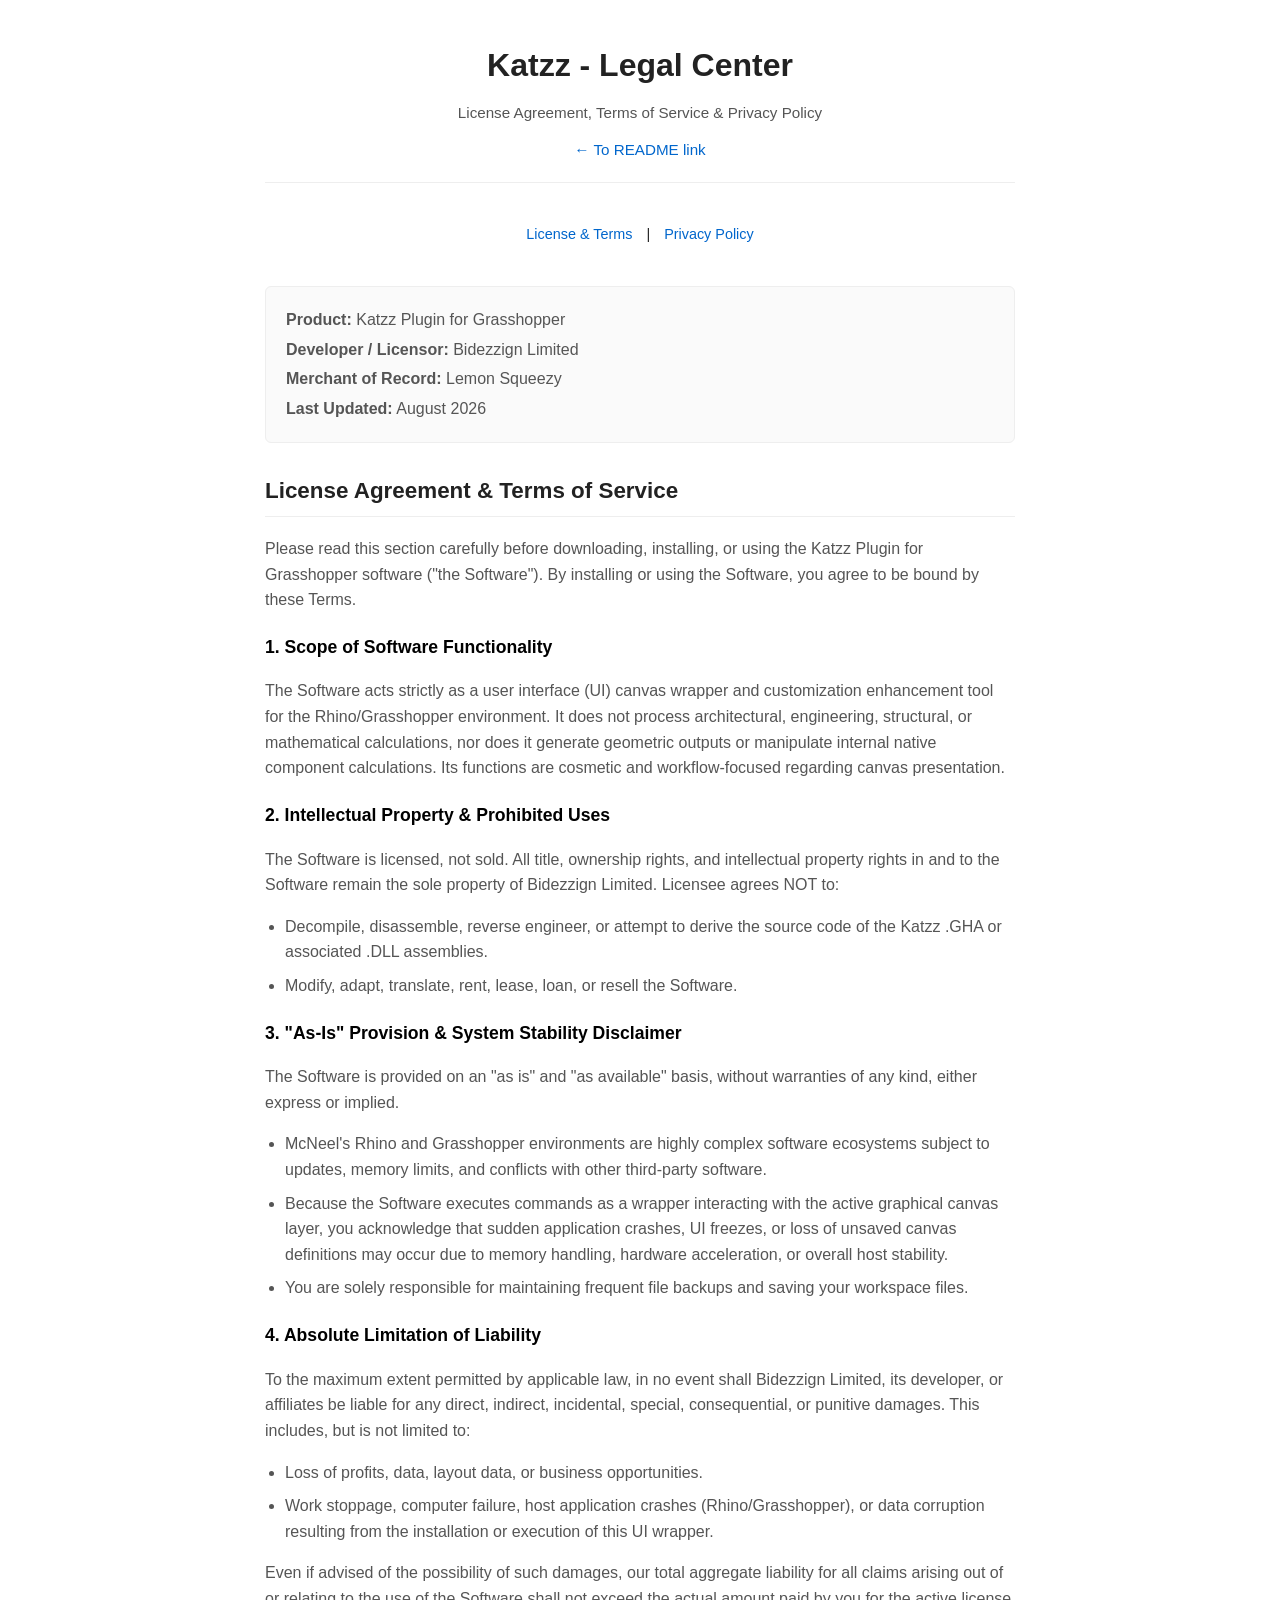
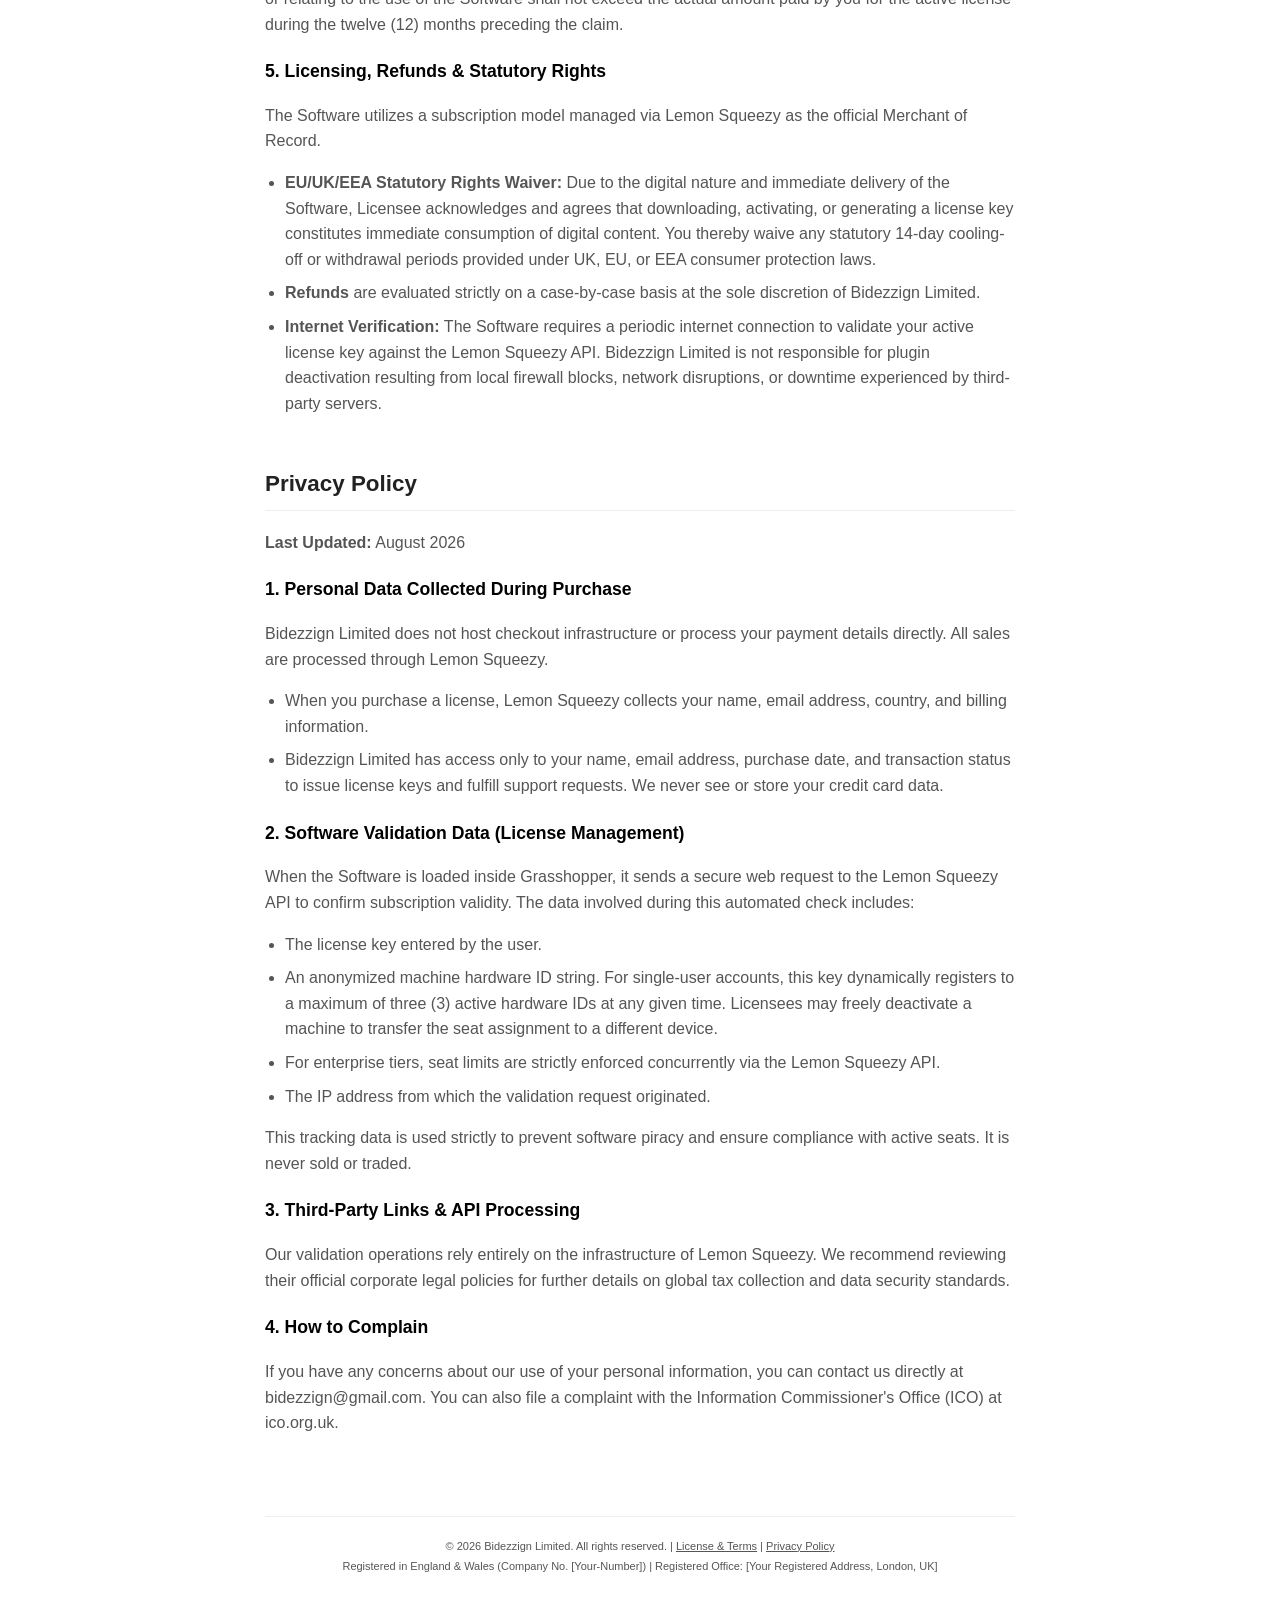
==== index.html @ 006f3d9b "Added LICENSE.txt" ====
<!DOCTYPE html>
<html lang="en">

<head>
    <meta charset="UTF-8">
    <meta name="viewport" content="width=device-width, initial-scale=1.0">
    <title>Katzz Legal Center</title>
    <style>
        :root {
            --bg-color: #ffffff;
            --text-main: #222222;
            --text-muted: #555555;
            --accent: #0066cc;
            --border: #eeeeee;
        }

        body {
            font-family: -apple-system, BlinkMacSystemFont, "Segoe UI", Roboto, Helvetica, Arial, sans-serif;
            color: var(--text-main);
            background-color: var(--bg-color);
            line-height: 1.6;
            margin: 0;
            padding: 0;
        }

        .container {
            max-width: 750px;
            margin: 0 auto;
            padding: 40px 20px;
        }

        header {
            border-bottom: 1px solid var(--border);
            padding-bottom: 20px;
            margin-bottom: 40px;
            text-align: center;
        }

        header h1 {
            margin: 0 0 10px 0;
            font-size: 2rem;
        }

        header p.subtitle {
            margin: 0;
            color: var(--text-muted);
            font-size: 0.95rem;
        }

        .back-link {
            display: inline-block;
            margin-top: 12px;
            color: var(--accent);
            text-decoration: none;
            font-size: 0.95rem;
        }

        .back-link:hover {
            text-decoration: underline;
        }

        nav.jump-links {
            text-align: center;
            margin-bottom: 40px;
            font-size: 0.9rem;
        }

        nav.jump-links a {
            color: var(--accent);
            text-decoration: none;
            margin: 0 10px;
        }

        nav.jump-links a:hover {
            text-decoration: underline;
        }

        section {
            margin-bottom: 50px;
        }

        h2 {
            font-size: 1.4rem;
            color: var(--text-main);
            border-bottom: 1px solid var(--border);
            padding-bottom: 8px;
            margin-top: 30px;
        }

        h3 {
            font-size: 1.1rem;
            margin-top: 20px;
            color: #000;
        }

        p,
        li {
            color: var(--text-muted);
            font-size: 1rem;
        }

        ul {
            padding-left: 20px;
        }

        li {
            margin-bottom: 8px;
        }

        .meta-box {
            background: #fafafa;
            border: 1px solid var(--border);
            border-radius: 6px;
            padding: 16px 20px;
            margin-bottom: 20px;
            font-size: 0.95rem;
        }

        .meta-box p {
            margin: 4px 0;
        }

        footer {
            margin-top: 80px;
            border-top: 1px solid var(--border);
            padding-top: 20px;
            text-align: center;
            font-size: 11px;
            color: var(--text-muted);
            line-height: 1.8;
        }

        footer a {
            color: var(--text-muted);
            text-decoration: underline;
        }
    </style>
</head>

<body>

    <div class="container">
        <header>
            <h1>Katzz - Legal Center</h1>
            <p class="subtitle">License Agreement, Terms of Service &amp; Privacy Policy</p>
            <a href="https://github.com/zulzdesign/Katzz-Documentation/blob/main/README.md" class="back-link">← To
                README link</a>
        </header>

        <nav class="jump-links">
            <a href="#license-terms">License &amp; Terms</a> |
            <a href="#privacy">Privacy Policy</a>
        </nav>

        <div class="meta-box">
            <p><strong>Product:</strong> Katzz Plugin for Grasshopper</p>
            <p><strong>Developer / Licensor:</strong> Bidezzign Limited</p>
            <p><strong>Merchant of Record:</strong> Lemon Squeezy</p>
            <p><strong>Last Updated:</strong> August 2026</p>
        </div>

        <!-- ================= LICENSE & TERMS OF SERVICE ================= -->
        <section id="license-terms">
            <h2>License Agreement &amp; Terms of Service</h2>
            <p>Please read this section carefully before downloading, installing, or using the Katzz Plugin for
                Grasshopper software ("the Software"). By installing or using the Software, you agree to be bound by
                these Terms.</p>

            <h3>1. Scope of Software Functionality</h3>
            <p>The Software acts strictly as a user interface (UI) canvas wrapper and customization enhancement tool
                for the Rhino/Grasshopper environment. It does not process architectural, engineering, structural, or
                mathematical calculations, nor does it generate geometric outputs or manipulate internal native
                component calculations. Its functions are cosmetic and workflow-focused regarding canvas
                presentation.</p>

            <h3>2. Intellectual Property &amp; Prohibited Uses</h3>
            <p>The Software is licensed, not sold. All title, ownership rights, and intellectual property rights in
                and to the Software remain the sole property of Bidezzign Limited. Licensee agrees NOT to:</p>
            <ul>
                <li>Decompile, disassemble, reverse engineer, or attempt to derive the source code of the Katzz .GHA
                    or associated .DLL assemblies.</li>
                <li>Modify, adapt, translate, rent, lease, loan, or resell the Software.</li>
            </ul>

            <h3>3. "As-Is" Provision &amp; System Stability Disclaimer</h3>
            <p>The Software is provided on an "as is" and "as available" basis, without warranties of any kind,
                either express or implied.</p>
            <ul>
                <li>McNeel's Rhino and Grasshopper environments are highly complex software ecosystems subject to
                    updates, memory limits, and conflicts with other third-party software.</li>
                <li>Because the Software executes commands as a wrapper interacting with the active graphical canvas
                    layer, you acknowledge that sudden application crashes, UI freezes, or loss of unsaved canvas
                    definitions may occur due to memory handling, hardware acceleration, or overall host
                    stability.</li>
                <li>You are solely responsible for maintaining frequent file backups and saving your workspace
                    files.</li>
            </ul>

            <h3>4. Absolute Limitation of Liability</h3>
            <p>To the maximum extent permitted by applicable law, in no event shall Bidezzign Limited, its developer,
                or affiliates be liable for any direct, indirect, incidental, special, consequential, or punitive
                damages. This includes, but is not limited to:</p>
            <ul>
                <li>Loss of profits, data, layout data, or business opportunities.</li>
                <li>Work stoppage, computer failure, host application crashes (Rhino/Grasshopper), or data corruption
                    resulting from the installation or execution of this UI wrapper.</li>
            </ul>
            <p>Even if advised of the possibility of such damages, our total aggregate liability for all claims
                arising out of or relating to the use of the Software shall not exceed the actual amount paid by you
                for the active license during the twelve (12) months preceding the claim.</p>

            <h3>5. Licensing, Refunds &amp; Statutory Rights</h3>
            <p>The Software utilizes a subscription model managed via Lemon Squeezy as the official Merchant of
                Record.</p>
            <ul>
                <li><strong>EU/UK/EEA Statutory Rights Waiver:</strong> Due to the digital nature and immediate
                    delivery of the Software, Licensee acknowledges and agrees that downloading, activating, or
                    generating a license key constitutes immediate consumption of digital content. You thereby waive
                    any statutory 14-day cooling-off or withdrawal periods provided under UK, EU, or EEA consumer
                    protection laws.</li>
                <li><strong>Refunds</strong> are evaluated strictly on a case-by-case basis at the sole discretion of
                    Bidezzign Limited.</li>
                <li><strong>Internet Verification:</strong> The Software requires a periodic internet connection to
                    validate your active license key against the Lemon Squeezy API. Bidezzign Limited is not
                    responsible for plugin deactivation resulting from local firewall blocks, network disruptions, or
                    downtime experienced by third-party servers.</li>
            </ul>
        </section>

        <!-- ================= PRIVACY POLICY ================= -->
        <section id="privacy">
            <h2>Privacy Policy</h2>
            <p><strong>Last Updated:</strong> August 2026</p>

            <h3>1. Personal Data Collected During Purchase</h3>
            <p>Bidezzign Limited does not host checkout infrastructure or process your payment details directly. All
                sales are processed through Lemon Squeezy.</p>
            <ul>
                <li>When you purchase a license, Lemon Squeezy collects your name, email address, country, and
                    billing information.</li>
                <li>Bidezzign Limited has access only to your name, email address, purchase date, and transaction
                    status to issue license keys and fulfill support requests. We never see or store your credit card
                    data.</li>
            </ul>

            <h3>2. Software Validation Data (License Management)</h3>
            <p>When the Software is loaded inside Grasshopper, it sends a secure web request to the Lemon Squeezy API
                to confirm subscription validity. The data involved during this automated check includes:</p>
            <ul>
                <li>The license key entered by the user.</li>
                <li>An anonymized machine hardware ID string. For single-user accounts, this key dynamically
                    registers to a maximum of three (3) active hardware IDs at any given time. Licensees may freely
                    deactivate a machine to transfer the seat assignment to a different device.</li>
                <li>For enterprise tiers, seat limits are strictly enforced concurrently via the Lemon Squeezy
                    API.</li>
                <li>The IP address from which the validation request originated.</li>
            </ul>
            <p>This tracking data is used strictly to prevent software piracy and ensure compliance with active
                seats. It is never sold or traded.</p>

            <h3>3. Third-Party Links &amp; API Processing</h3>
            <p>Our validation operations rely entirely on the infrastructure of Lemon Squeezy. We recommend
                reviewing their official corporate legal policies for further details on global tax collection and
                data security standards.</p>

            <h3>4. How to Complain</h3>
            <p>If you have any concerns about our use of your personal information, you can contact us directly at
                bidezzign@gmail.com. You can also file a complaint with the Information Commissioner's Office (ICO)
                at ico.org.uk.</p>
        </section>

        <!-- ================= COMPLIANT FOOTER ================= -->
        <footer id="copyright"></footer>
    </div>

    <script>
        const currentYear = new Date().getFullYear();
        document.getElementById('copyright').innerHTML = `
            © ${currentYear} Bidezzign Limited. All rights reserved. | 
            <a href="#license-terms">License &amp; Terms</a> | 
            <a href="#privacy">Privacy Policy</a> <br>
            Registered in England & Wales (Company No. [Your-Number]) | 
            Registered Office: [Your Registered Address, London, UK]
        `;
    </script>
</body>

</html>
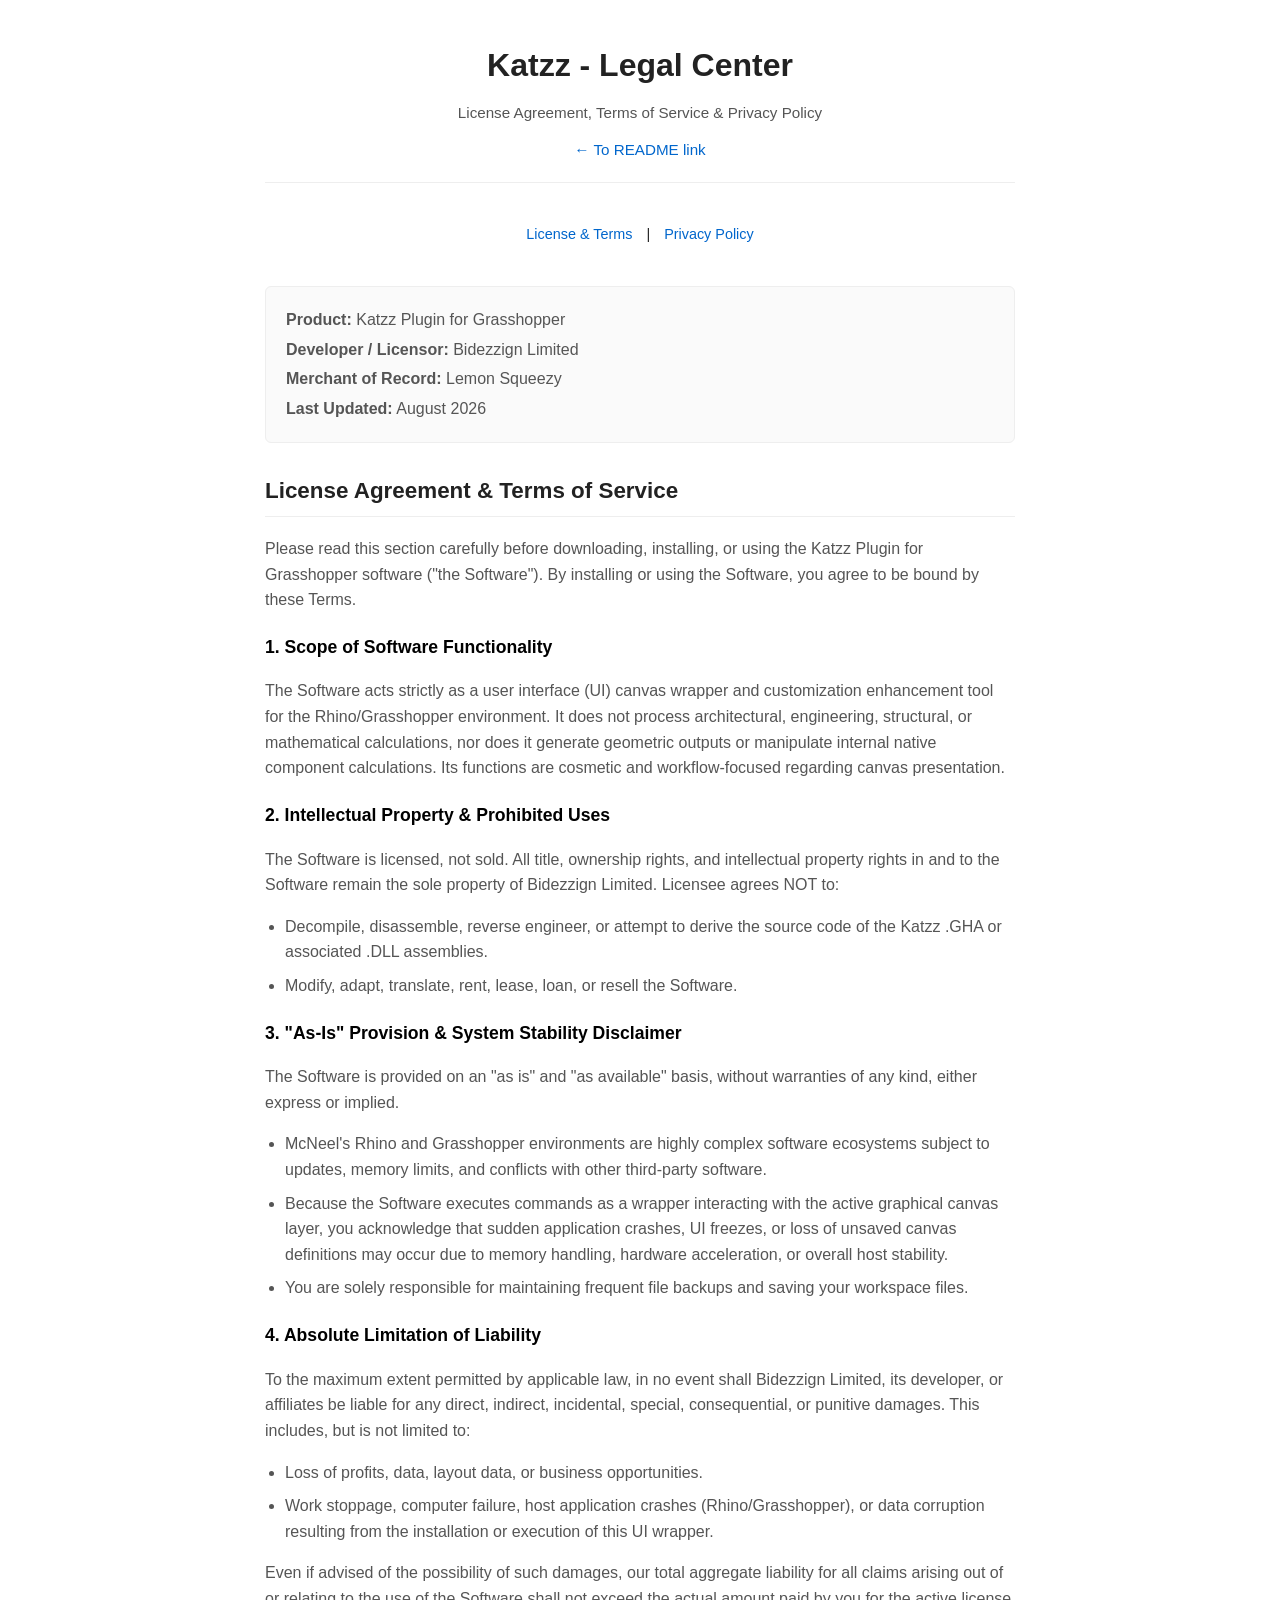
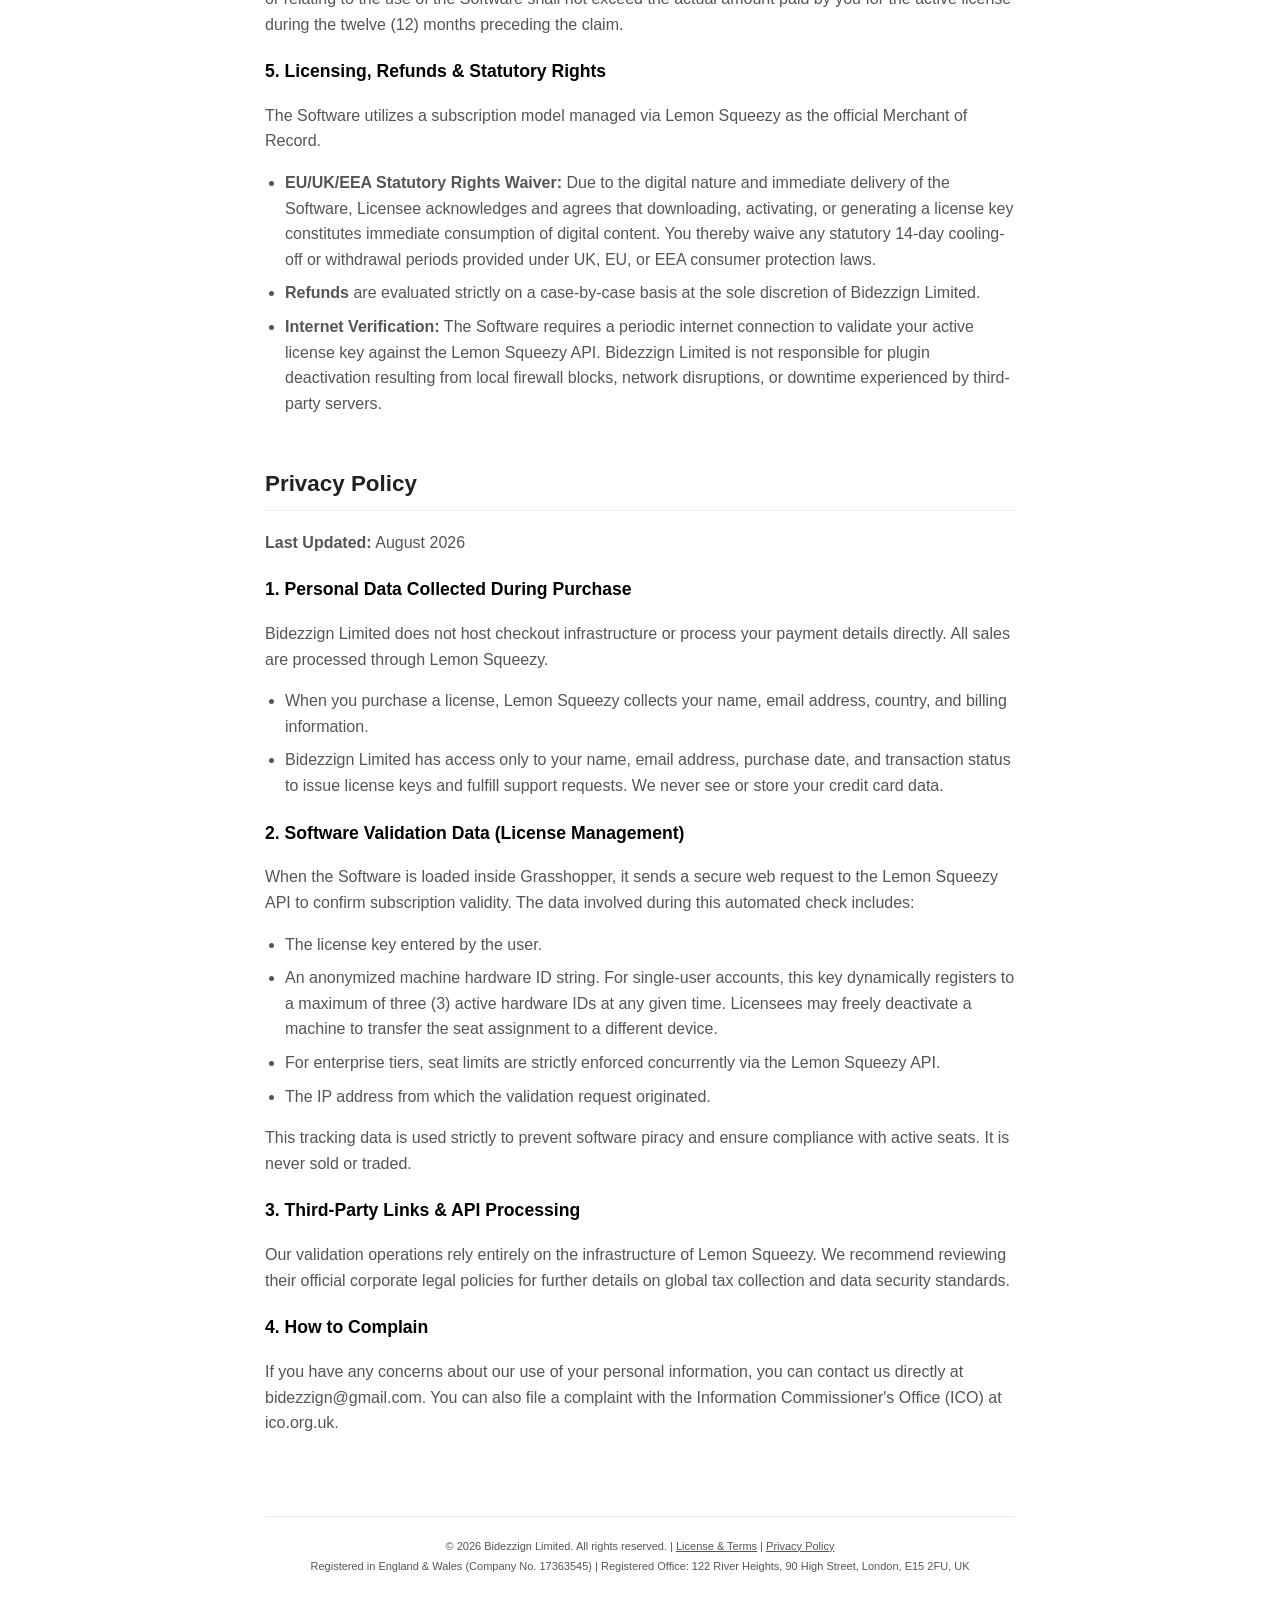
==== commit 0a1ae678: "Update index.html added company info" ====
--- a/index.html
+++ b/index.html
@@ -272,17 +272,17 @@
         <!-- ================= COMPLIANT FOOTER ================= -->
         <footer id="copyright"></footer>
     </div>
-
+    
     <script>
         const currentYear = new Date().getFullYear();
         document.getElementById('copyright').innerHTML = `
             © ${currentYear} Bidezzign Limited. All rights reserved. | 
             <a href="#license-terms">License &amp; Terms</a> | 
             <a href="#privacy">Privacy Policy</a> <br>
-            Registered in England & Wales (Company No. [Your-Number]) | 
-            Registered Office: [Your Registered Address, London, UK]
+            Registered in England & Wales (Company No. 17363545) | 
+            Registered Office: 122 River Heights, 90 High Street, London, E15 2FU, UK
         `;
     </script>
 </body>
 
-</html>+</html>
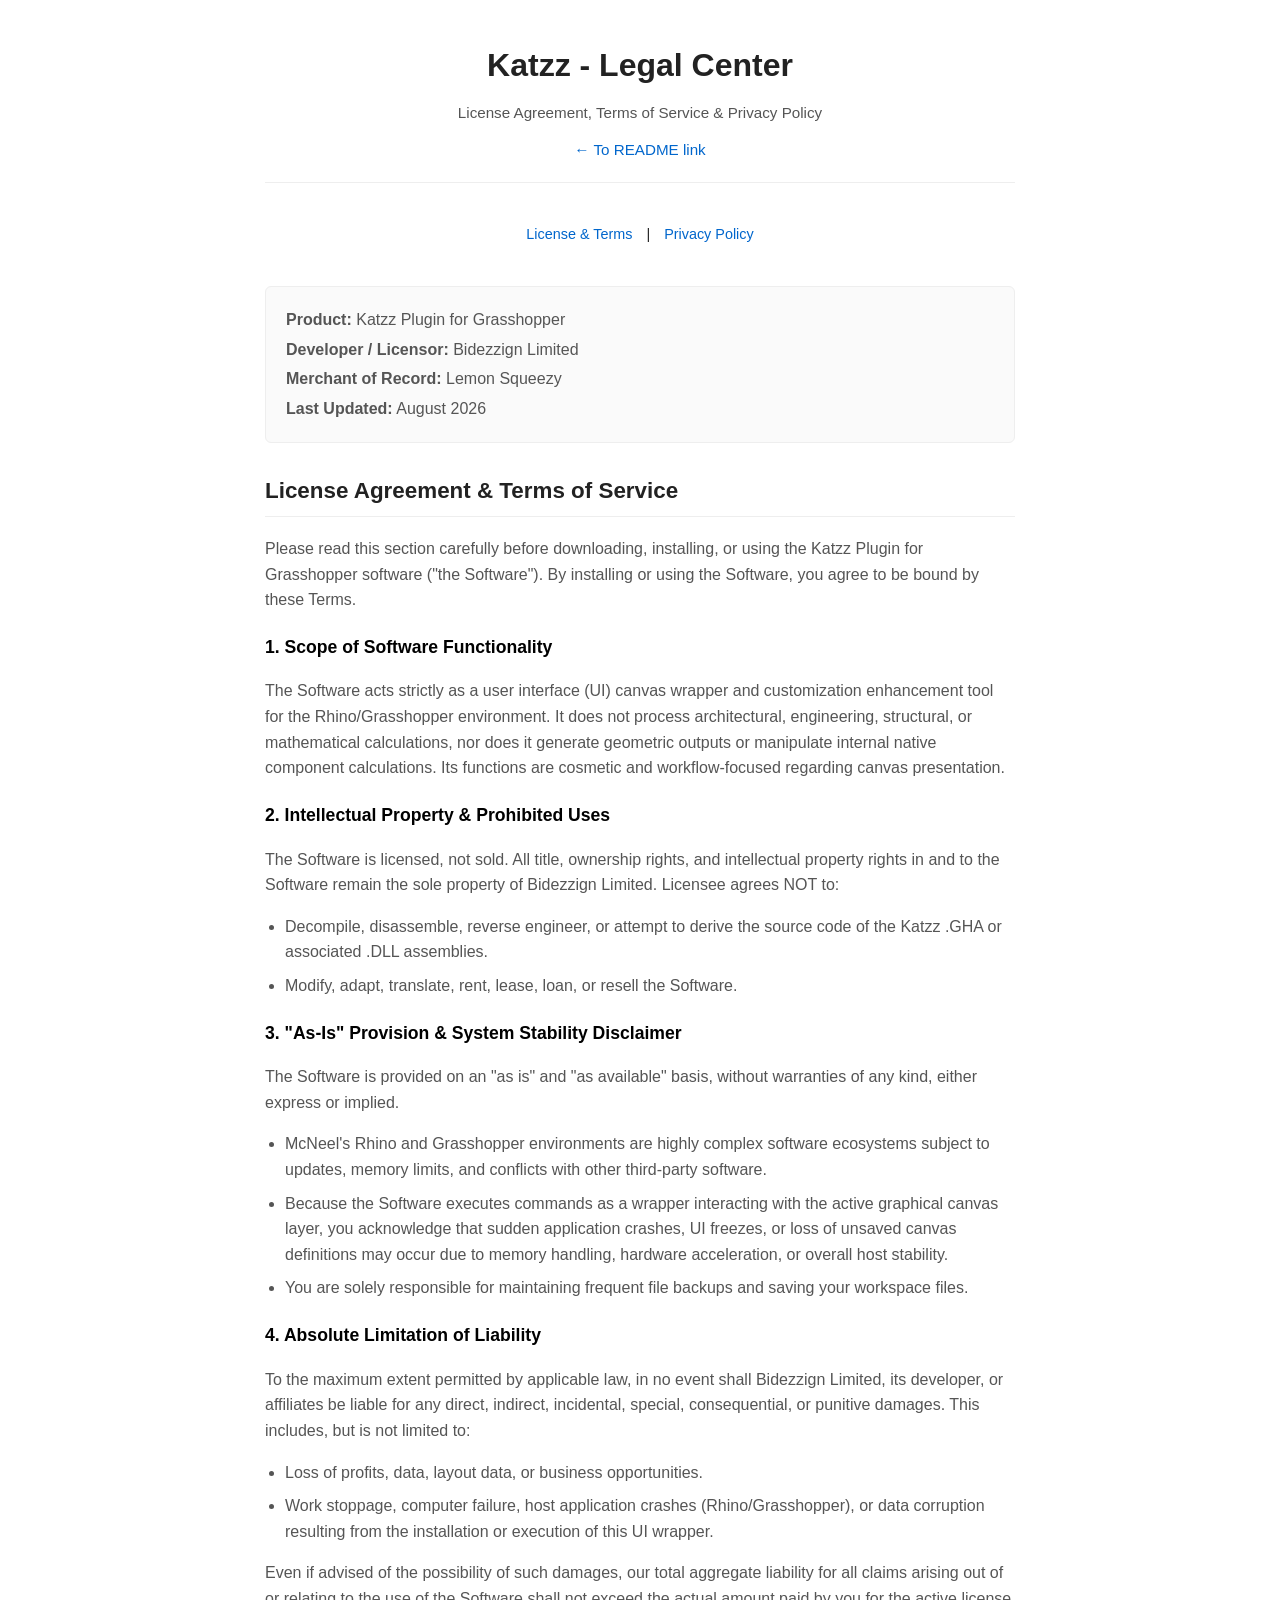
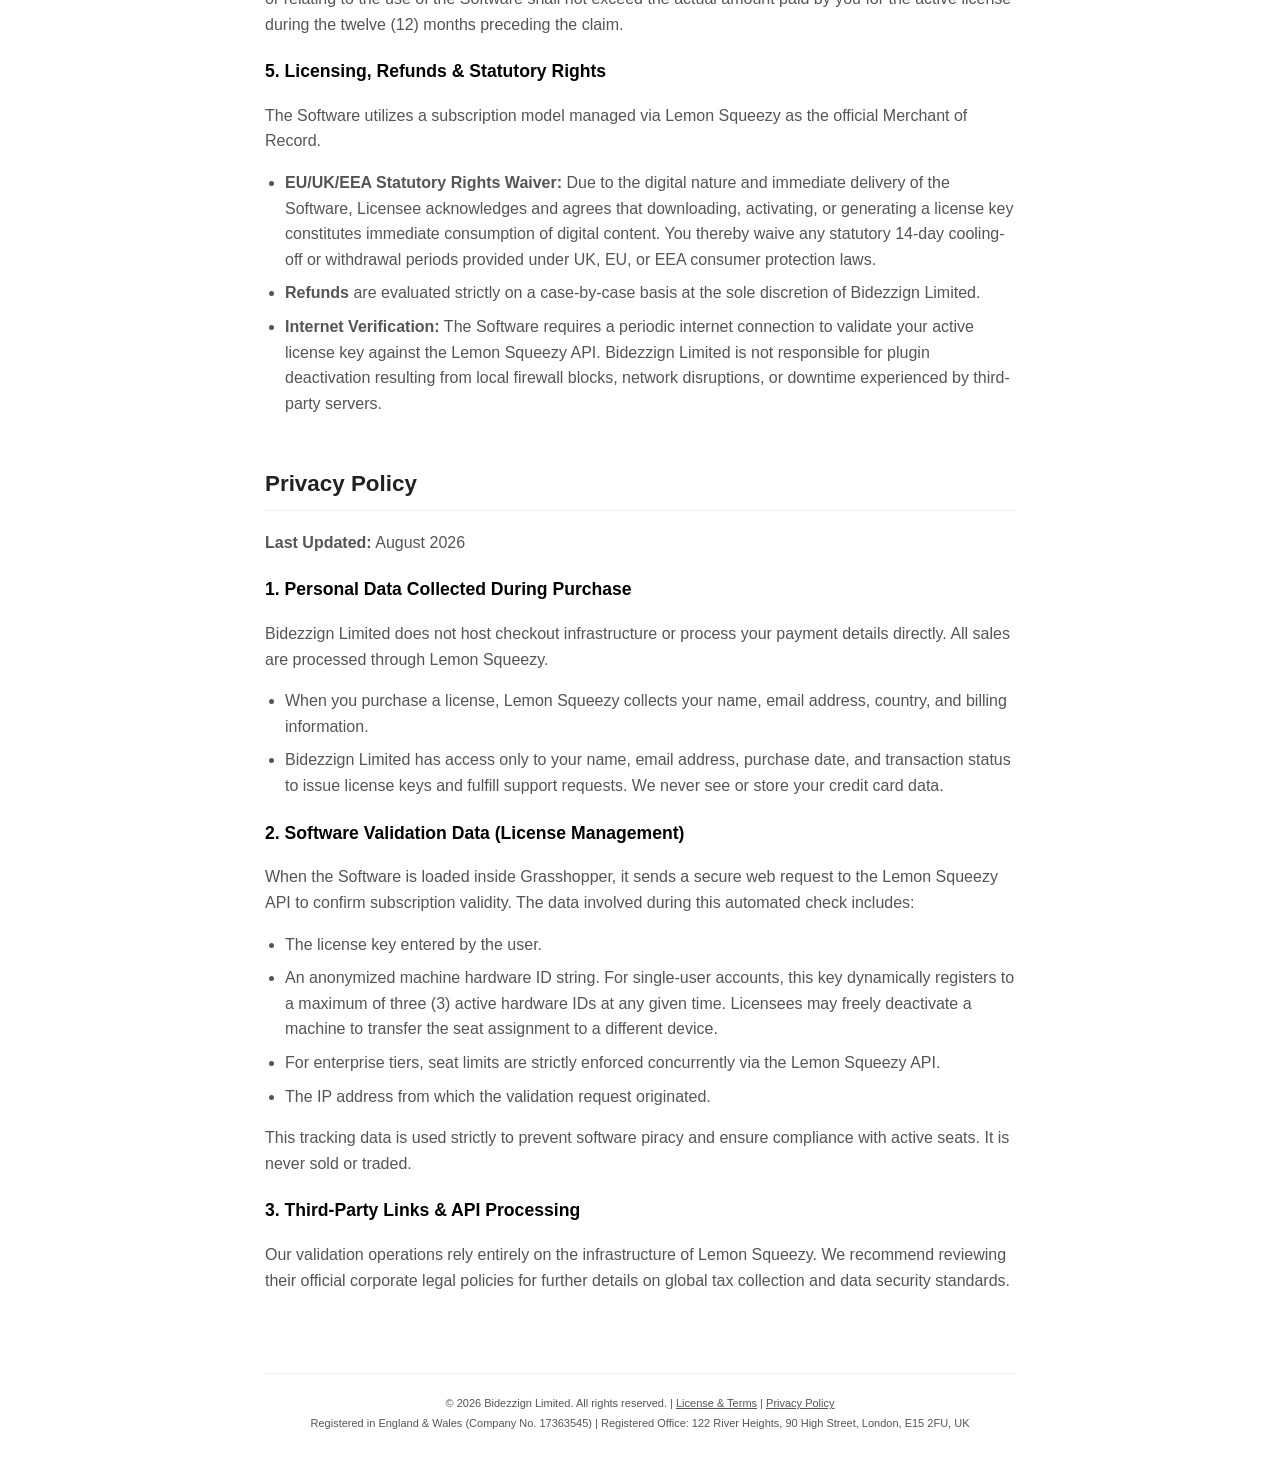
==== commit d42dbab6: "Add files via upload" ====
--- a/index.html
+++ b/index.html
@@ -255,24 +255,20 @@
                     API.</li>
                 <li>The IP address from which the validation request originated.</li>
             </ul>
-            <p>This tracking data is used strictly to prevent software piracy and ensure compliance with active
-                seats. It is never sold or traded.</p>
+            <p>This tracking data is used strictly to prevent software piracy and
+                ensure compliance with active seats. It is never sold or traded.</p>
 
             <h3>3. Third-Party Links &amp; API Processing</h3>
-            <p>Our validation operations rely entirely on the infrastructure of Lemon Squeezy. We recommend
-                reviewing their official corporate legal policies for further details on global tax collection and
-                data security standards.</p>
-
-            <h3>4. How to Complain</h3>
-            <p>If you have any concerns about our use of your personal information, you can contact us directly at
-                bidezzign@gmail.com. You can also file a complaint with the Information Commissioner's Office (ICO)
-                at ico.org.uk.</p>
+            <p>Our validation operations rely entirely on the infrastructure of Lemon
+                Squeezy. We recommend reviewing their official corporate legal policies
+                for further details on global tax collection and data security standards.</p>
+
         </section>
 
         <!-- ================= COMPLIANT FOOTER ================= -->
         <footer id="copyright"></footer>
     </div>
-    
+
     <script>
         const currentYear = new Date().getFullYear();
         document.getElementById('copyright').innerHTML = `
@@ -285,4 +281,4 @@
     </script>
 </body>
 
-</html>
+</html>
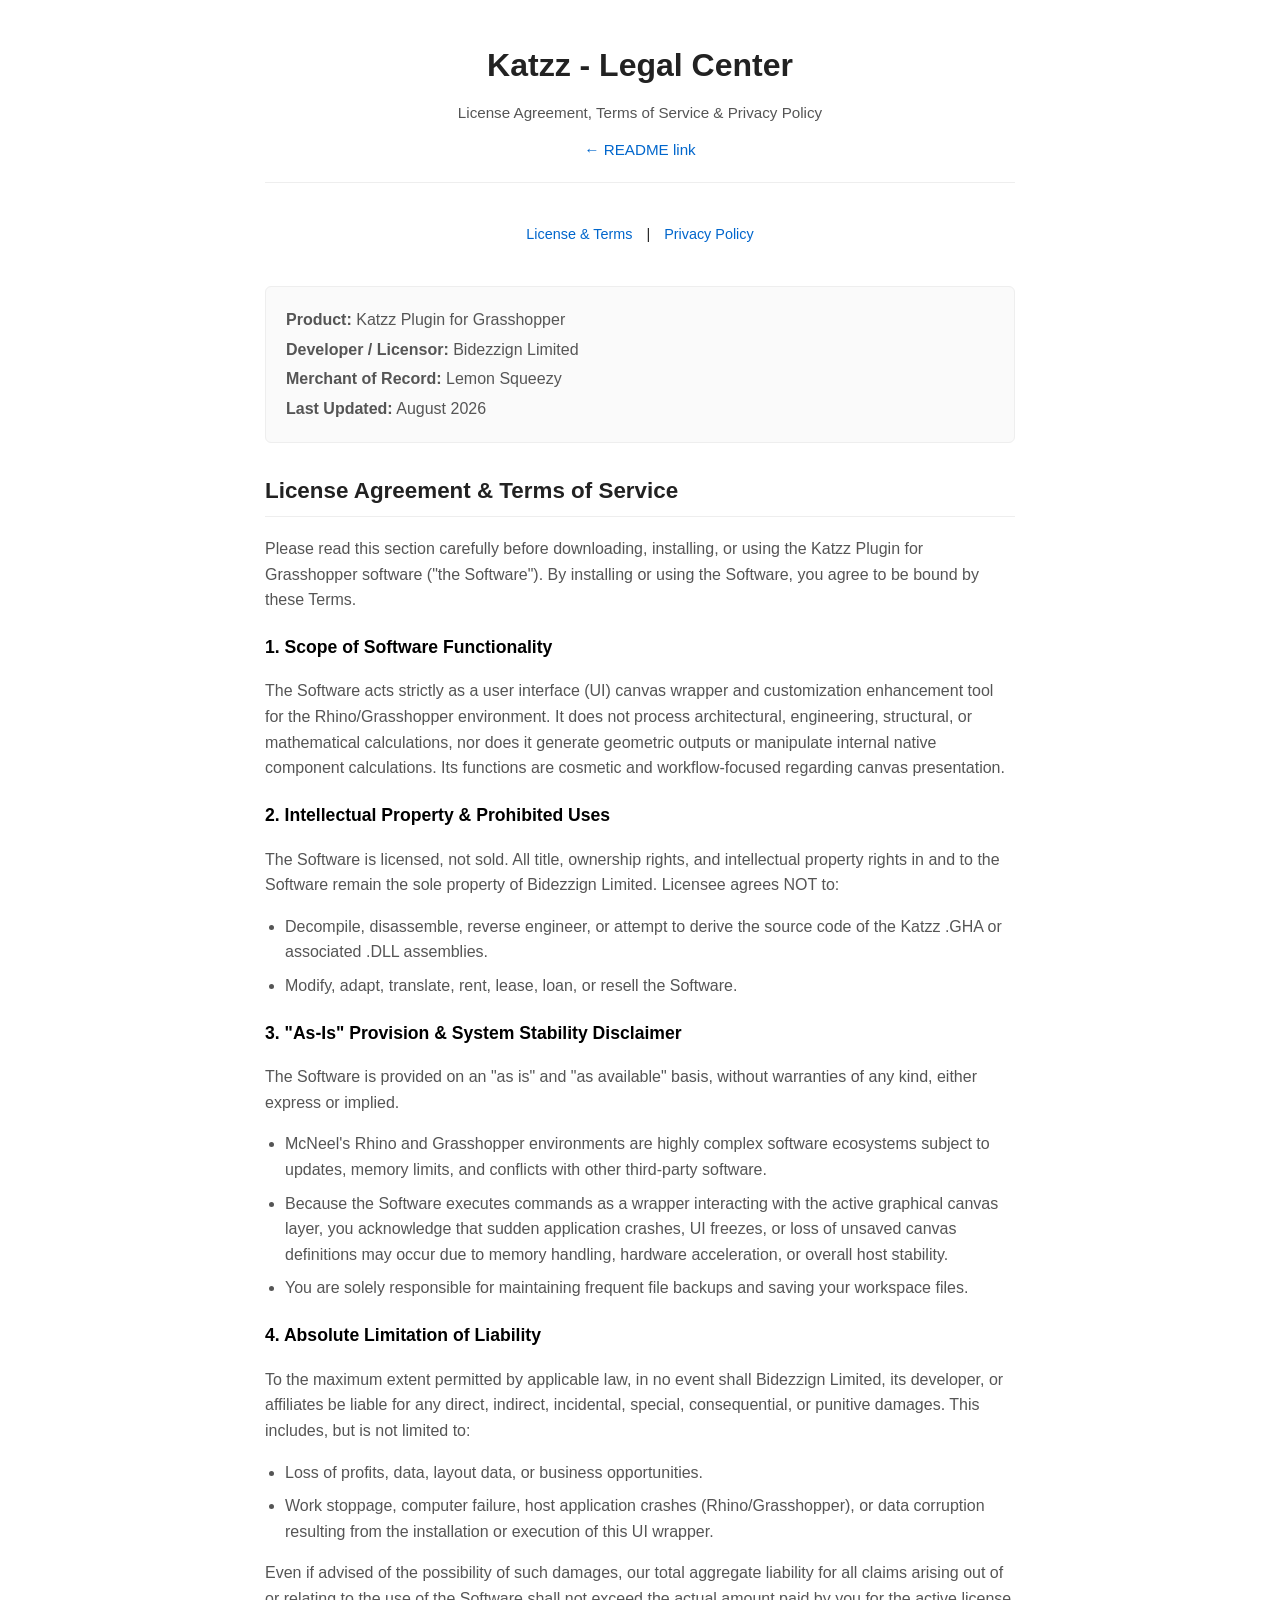
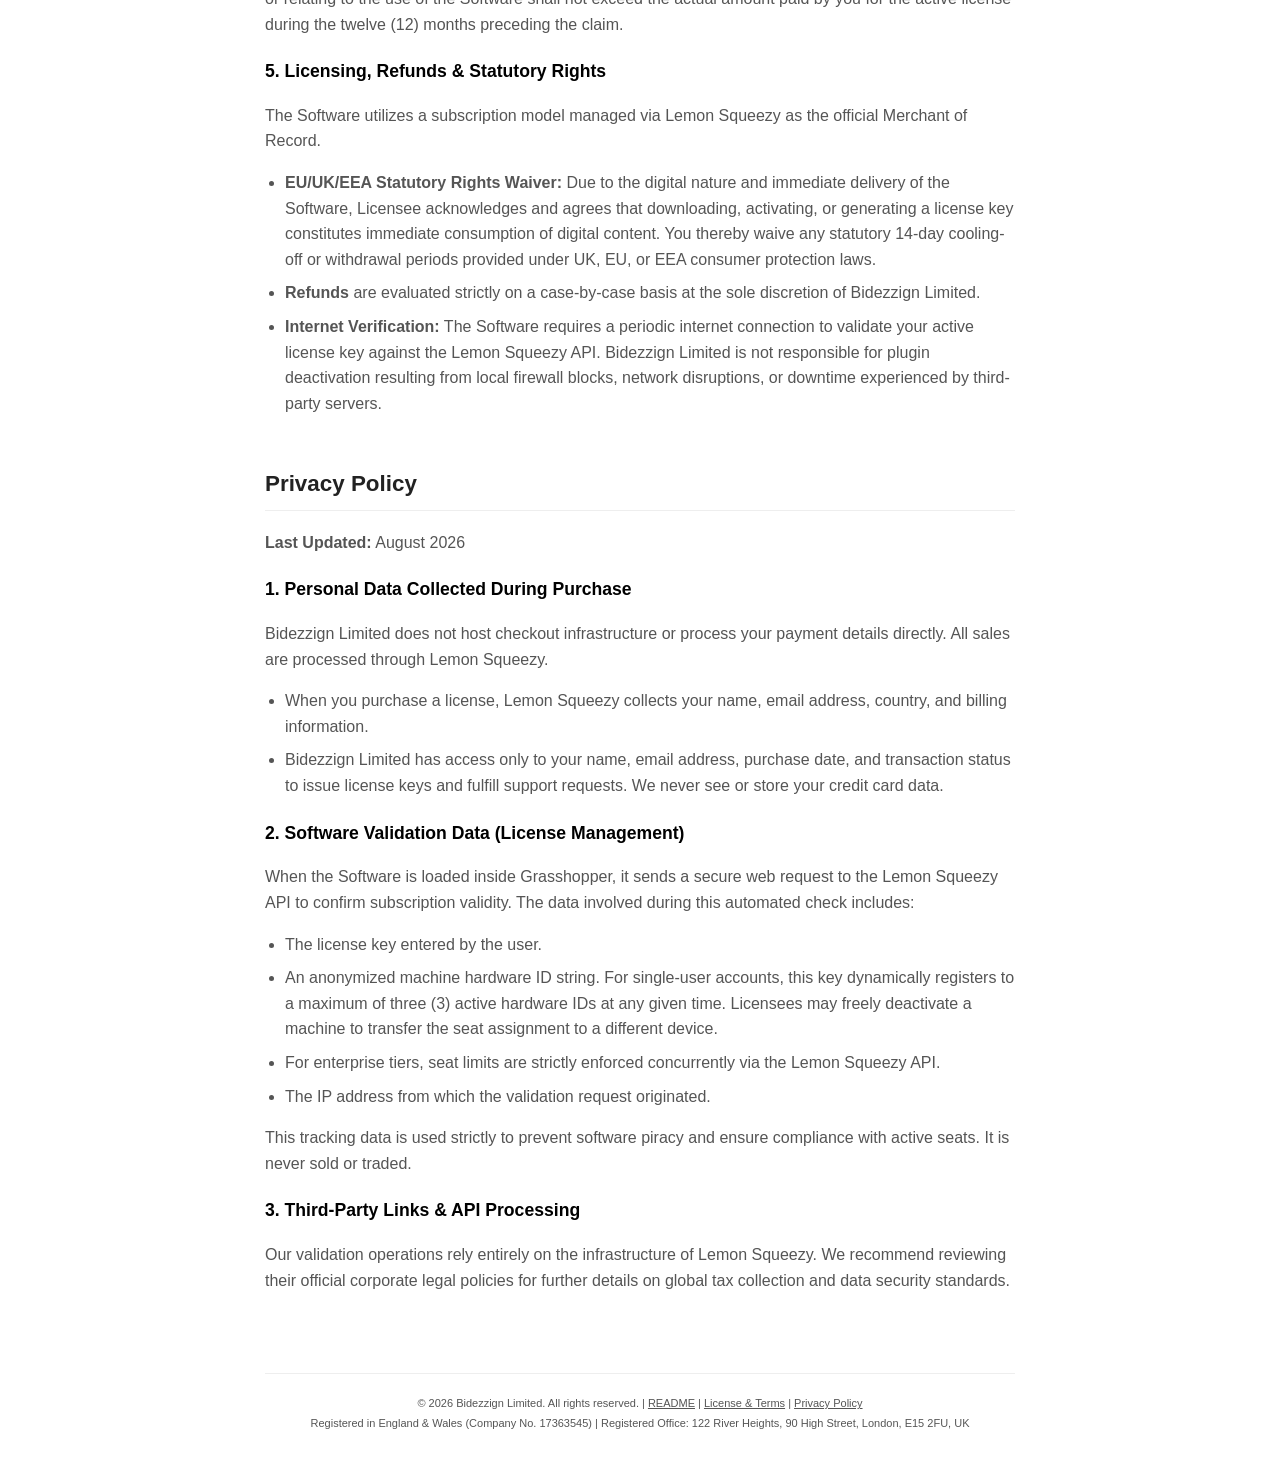
==== commit 6571f6c2: "Add files via upload readme Online seperate style sheet" ====
--- a/index.html
+++ b/index.html
@@ -5,60 +5,8 @@
     <meta charset="UTF-8">
     <meta name="viewport" content="width=device-width, initial-scale=1.0">
     <title>Katzz Legal Center</title>
+    <link rel="stylesheet" href="style.css">
     <style>
-        :root {
-            --bg-color: #ffffff;
-            --text-main: #222222;
-            --text-muted: #555555;
-            --accent: #0066cc;
-            --border: #eeeeee;
-        }
-
-        body {
-            font-family: -apple-system, BlinkMacSystemFont, "Segoe UI", Roboto, Helvetica, Arial, sans-serif;
-            color: var(--text-main);
-            background-color: var(--bg-color);
-            line-height: 1.6;
-            margin: 0;
-            padding: 0;
-        }
-
-        .container {
-            max-width: 750px;
-            margin: 0 auto;
-            padding: 40px 20px;
-        }
-
-        header {
-            border-bottom: 1px solid var(--border);
-            padding-bottom: 20px;
-            margin-bottom: 40px;
-            text-align: center;
-        }
-
-        header h1 {
-            margin: 0 0 10px 0;
-            font-size: 2rem;
-        }
-
-        header p.subtitle {
-            margin: 0;
-            color: var(--text-muted);
-            font-size: 0.95rem;
-        }
-
-        .back-link {
-            display: inline-block;
-            margin-top: 12px;
-            color: var(--accent);
-            text-decoration: none;
-            font-size: 0.95rem;
-        }
-
-        .back-link:hover {
-            text-decoration: underline;
-        }
-
         nav.jump-links {
             text-align: center;
             margin-bottom: 40px;
@@ -74,66 +22,6 @@
         nav.jump-links a:hover {
             text-decoration: underline;
         }
-
-        section {
-            margin-bottom: 50px;
-        }
-
-        h2 {
-            font-size: 1.4rem;
-            color: var(--text-main);
-            border-bottom: 1px solid var(--border);
-            padding-bottom: 8px;
-            margin-top: 30px;
-        }
-
-        h3 {
-            font-size: 1.1rem;
-            margin-top: 20px;
-            color: #000;
-        }
-
-        p,
-        li {
-            color: var(--text-muted);
-            font-size: 1rem;
-        }
-
-        ul {
-            padding-left: 20px;
-        }
-
-        li {
-            margin-bottom: 8px;
-        }
-
-        .meta-box {
-            background: #fafafa;
-            border: 1px solid var(--border);
-            border-radius: 6px;
-            padding: 16px 20px;
-            margin-bottom: 20px;
-            font-size: 0.95rem;
-        }
-
-        .meta-box p {
-            margin: 4px 0;
-        }
-
-        footer {
-            margin-top: 80px;
-            border-top: 1px solid var(--border);
-            padding-top: 20px;
-            text-align: center;
-            font-size: 11px;
-            color: var(--text-muted);
-            line-height: 1.8;
-        }
-
-        footer a {
-            color: var(--text-muted);
-            text-decoration: underline;
-        }
     </style>
 </head>
 
@@ -143,8 +31,7 @@
         <header>
             <h1>Katzz - Legal Center</h1>
             <p class="subtitle">License Agreement, Terms of Service &amp; Privacy Policy</p>
-            <a href="https://github.com/zulzdesign/Katzz-Documentation/blob/main/README.md" class="back-link">← To
-                README link</a>
+            <a href="readme.html" class="back-link">← README link</a>
         </header>
 
         <nav class="jump-links">
@@ -273,6 +160,7 @@
         const currentYear = new Date().getFullYear();
         document.getElementById('copyright').innerHTML = `
             © ${currentYear} Bidezzign Limited. All rights reserved. | 
+            <a href="readme.html#">README</a> |
             <a href="#license-terms">License &amp; Terms</a> | 
             <a href="#privacy">Privacy Policy</a> <br>
             Registered in England & Wales (Company No. 17363545) | 
--- a/style.css
+++ b/style.css
@@ -0,0 +1,113 @@
+        :root {
+            --bg-color: #ffffff;
+            --text-main: #222222;
+            --text-muted: #555555;
+            --accent: #0066cc;
+            --border: #eeeeee;
+        }
+
+        body {
+            font-family: -apple-system, BlinkMacSystemFont, "Segoe UI", Roboto, Helvetica, Arial, sans-serif;
+            color: var(--text-main);
+            background-color: var(--bg-color);
+            line-height: 1.6;
+            margin: 0;
+            padding: 0;
+        }
+
+        .container {
+            max-width: 750px;
+            margin: 0 auto;
+            padding: 40px 20px;
+        }
+
+        header {
+            border-bottom: 1px solid var(--border);
+            padding-bottom: 20px;
+            margin-bottom: 40px;
+            text-align: center;
+        }
+
+        .meta-box {
+            background: #fafafa;
+            border: 1px solid var(--border);
+            border-radius: 6px;
+            padding: 16px 20px;
+            margin-bottom: 20px;
+            font-size: 0.95rem;
+        }
+
+        .meta-box p {
+            margin: 4px 0;
+        }
+
+        header h1 {
+            margin: 0 0 10px 0;
+            font-size: 2rem;
+        }
+
+        header p.subtitle {
+            margin: 0;
+            color: var(--text-muted);
+            font-size: 0.95rem;
+        }
+
+        .back-link {
+            display: inline-block;
+            margin-top: 12px;
+            color: var(--accent);
+            text-decoration: none;
+            font-size: 0.95rem;
+        }
+
+        .back-link:hover {
+            text-decoration: underline;
+        }
+
+        section {
+            margin-bottom: 50px;
+        }
+
+        h2 {
+            font-size: 1.4rem;
+            color: var(--text-main);
+            border-bottom: 1px solid var(--border);
+            padding-bottom: 8px;
+            margin-top: 30px;
+        }
+
+        h3 {
+            font-size: 1.1rem;
+            margin-top: 20px;
+            color: #000;
+        }
+
+        p,
+        li {
+            color: var(--text-muted);
+            font-size: 1rem;
+        }
+
+        ul,
+        ol {
+            padding-left: 20px;
+        }
+
+        li {
+            margin-bottom: 8px;
+        }
+
+        footer {
+            margin-top: 80px;
+            border-top: 1px solid var(--border);
+            padding-top: 20px;
+            text-align: center;
+            font-size: 11px;
+            color: var(--text-muted);
+            line-height: 1.8;
+        }
+
+        footer a {
+            color: var(--text-muted);
+            text-decoration: underline;
+        }
